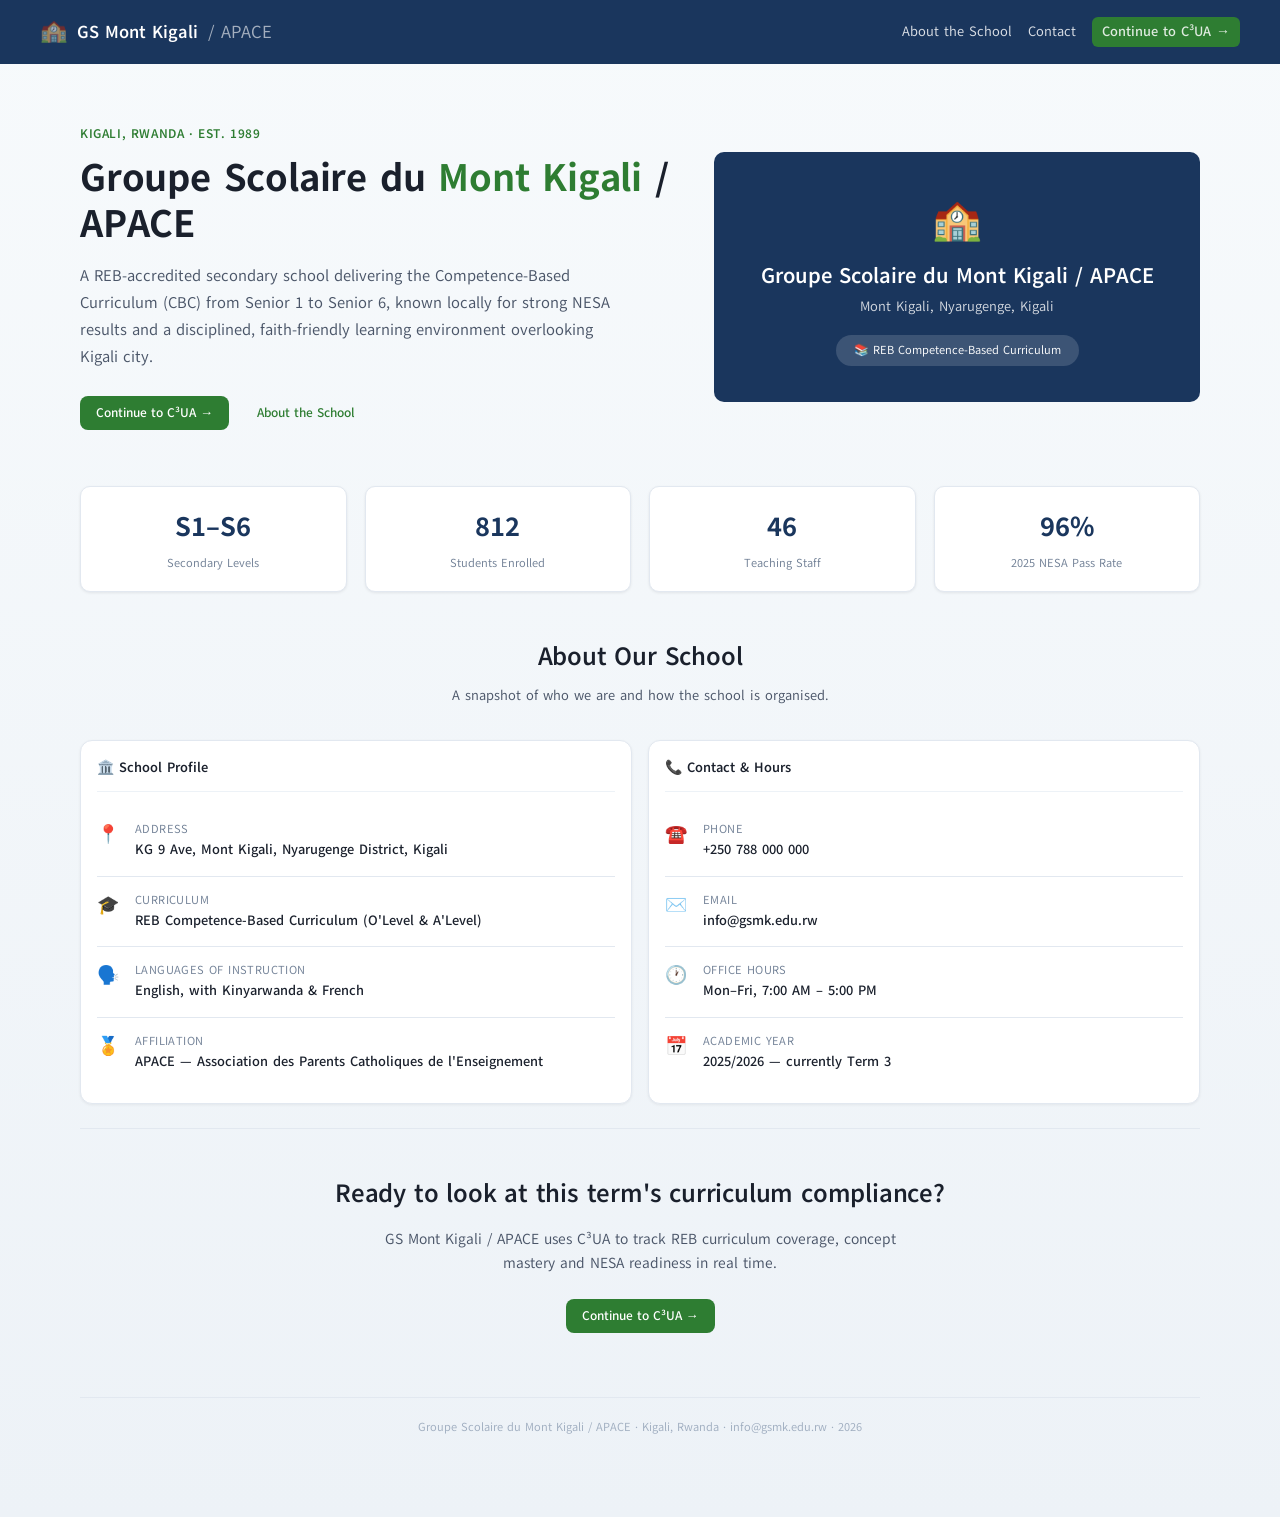
==== index.html @ 0b1cf331 "initial commit" ====
<!doctype html>
<html lang="en">
<head>
    <meta charset="UTF-8" />
    <meta name="viewport" content="width=device-width, initial-scale=1.0" />
    <title>Groupe Scolaire du Mont Kigali / APACE</title>
    <link rel="stylesheet" href="css/base.css" />
    <link rel="stylesheet" href="css/marketing.css" />
</head>
<body>
    <div class="site-page">
        <nav class="site-nav">
            <div class="brand"><span class="crest">🏫</span> GS Mont Kigali <span>/ APACE</span></div>
            <div class="nav-links">
                <a href="#about">About the School</a>
                <a href="#contact">Contact</a>
                <a href="c3ua.html" class="btn btn-primary btn-sm">Continue to C³UA →</a>
            </div>
        </nav>

        <section class="hero-section">
            <div class="hero-content">
                <div class="hero-text">
                    <div class="eyebrow">Kigali, Rwanda · Est. 1989</div>
                    <h1>Groupe Scolaire du <span>Mont Kigali</span> / APACE</h1>
                    <p>
                        A REB-accredited secondary school delivering the Competence-Based Curriculum
                        (CBC) from Senior 1 to Senior 6, known locally for strong NESA results and a
                        disciplined, faith-friendly learning environment overlooking Kigali city.
                    </p>
                    <div style="display:flex;gap:12px;flex-wrap:wrap;">
                        <a href="c3ua.html" class="btn btn-primary btn-lg">Continue to C³UA →</a>
                        <a href="#about" class="btn btn-outline btn-lg">About the School</a>
                    </div>
                </div>
                <div class="hero-image">
                    <div class="crest-big">🏫</div>
                    <div class="school-name">Groupe Scolaire du Mont Kigali / APACE</div>
                    <div class="school-location">Mont Kigali, Nyarugenge, Kigali</div>
                    <div class="school-badge">📚 REB Competence-Based Curriculum</div>
                </div>
            </div>

            <div class="hero-stats">
                <div class="stat"><div class="number">S1–S6</div><div class="label">Secondary Levels</div></div>
                <div class="stat"><div class="number">812</div><div class="label">Students Enrolled</div></div>
                <div class="stat"><div class="number">46</div><div class="label">Teaching Staff</div></div>
                <div class="stat"><div class="number">96%</div><div class="label">2025 NESA Pass Rate</div></div>
            </div>

            <div id="about" style="scroll-margin-top:80px;">
                <div class="section-title-block">
                    <h2>About Our School</h2>
                    <p>A snapshot of who we are and how the school is organised.</p>
                </div>
                <div class="grid-2">
                    <div class="card">
                        <div class="card-header"><span class="card-title">🏛️ School Profile</span></div>
                        <div class="info-tile"><span class="ico">📍</span><div><div class="label">Address</div><div class="value">KG 9 Ave, Mont Kigali, Nyarugenge District, Kigali</div></div></div>
                        <div class="info-tile"><span class="ico">🎓</span><div><div class="label">Curriculum</div><div class="value">REB Competence-Based Curriculum (O'Level &amp; A'Level)</div></div></div>
                        <div class="info-tile"><span class="ico">🗣️</span><div><div class="label">Languages of Instruction</div><div class="value">English, with Kinyarwanda &amp; French</div></div></div>
                        <div class="info-tile"><span class="ico">🏅</span><div><div class="label">Affiliation</div><div class="value">APACE — Association des Parents Catholiques de l'Enseignement</div></div></div>
                    </div>
                    <div class="card">
                        <div class="card-header"><span class="card-title">📞 Contact &amp; Hours</span></div>
                        <div class="info-tile"><span class="ico">☎️</span><div><div class="label">Phone</div><div class="value">+250 788 000 000</div></div></div>
                        <div class="info-tile"><span class="ico">✉️</span><div><div class="label">Email</div><div class="value">info@gsmk.edu.rw</div></div></div>
                        <div class="info-tile"><span class="ico">🕐</span><div><div class="label">Office Hours</div><div class="value">Mon–Fri, 7:00 AM – 5:00 PM</div></div></div>
                        <div class="info-tile"><span class="ico">📅</span><div><div class="label">Academic Year</div><div class="value">2025/2026 — currently Term 3</div></div></div>
                    </div>
                </div>
            </div>

            <div class="cta-section">
                <h2>Ready to look at this term's curriculum compliance?</h2>
                <p>GS Mont Kigali / APACE uses C³UA to track REB curriculum coverage, concept mastery and NESA readiness in real time.</p>
                <div class="btn-group">
                    <a href="c3ua.html" class="btn btn-primary btn-lg">Continue to C³UA →</a>
                </div>
            </div>

            <div id="contact" class="site-footer">
                Groupe Scolaire du Mont Kigali / APACE &middot; Kigali, Rwanda &middot; info@gsmk.edu.rw &middot; 2026
            </div>
        </section>
    </div>
</body>
</html>
---- css/base.css ----
@import url("https://fonts.googleapis.com/css2?family=Google+Sans:ital,opsz,wght@0,17..18,400..700;1,17..18,400..700&family=Tirra:wght@400;500;600;700;800;900&display=swap");

/* ============================================
   C3UA — BASE THEME
   Shared by every page: variables, reset, buttons,
   cards, forms, tables, alerts, toasts, modal.
   ============================================ */
:root {
  --primary: #1a365d;
  --primary-light: #2b4c7e;
  --primary-dark: #0d1b3e;
  --secondary: #2d3748;
  --accent: #2e7d32;
  --accent-hover: #1b5e20;
  --success: #38a169;
  --warning: #d69e2e;
  --danger: #e53e3e;
  --info: #388e3c;
  --gray-50: #f7fafc;
  --gray-100: #edf2f7;
  --gray-200: #e2e8f0;
  --gray-300: #cbd5e0;
  --gray-400: #a0aec0;
  --gray-500: #718096;
  --gray-600: #4a5568;
  --gray-700: #2d3748;
  --gray-800: #1a202c;
  --gray-900: #171923;
  --white: #ffffff;
  --shadow: 0 1px 3px rgba(0, 0, 0, 0.08);
  --shadow-md: 0 4px 6px rgba(0, 0, 0, 0.07);
  --shadow-lg: 0 10px 15px rgba(0, 0, 0, 0.07);
  --radius: 6px;
  --radius-lg: 10px;
  --font: "Google Sans", "Tirra", -apple-system, BlinkMacSystemFont, sans-serif;
  --transition: all 0.2s ease;
}

* {
  box-sizing: border-box;
  margin: 0;
  padding: 0;
}

html {
  scroll-behavior: smooth;
}

body {
  background: var(--gray-50);
  color: var(--gray-800);
  font-family: var(--font);
  font-size: 14px;
  line-height: 1.6;
}

/* ===== UTILITY ===== */
.hidden {
  display: none !important;
}
.flex {
  display: flex;
}
.flex-center {
  align-items: center;
}
.flex-between {
  justify-content: space-between;
}
.flex-wrap {
  flex-wrap: wrap;
}
.gap-2 {
  gap: 8px;
}
.gap-3 {
  gap: 12px;
}
.gap-4 {
  gap: 16px;
}
.gap-6 {
  gap: 24px;
}
.text-center {
  text-align: center;
}
.text-muted {
  color: var(--gray-500);
}
.text-sm {
  font-size: 13px;
}
.text-xs {
  font-size: 11px;
}
.fw-600 {
  font-weight: 600;
}
.fw-700 {
  font-weight: 700;
}
.mt-2 {
  margin-top: 8px;
}
.mt-3 {
  margin-top: 12px;
}
.mt-4 {
  margin-top: 16px;
}
.mt-6 {
  margin-top: 24px;
}
.mb-2 {
  margin-bottom: 8px;
}
.mb-3 {
  margin-bottom: 12px;
}
.mb-4 {
  margin-bottom: 16px;
}
.mb-6 {
  margin-bottom: 24px;
}

/* ===== BUTTONS ===== */
.btn {
  display: inline-flex;
  align-items: center;
  gap: 6px;
  padding: 8px 18px;
  border: none;
  border-radius: var(--radius);
  font-size: 13px;
  font-weight: 600;
  font-family: var(--font);
  cursor: pointer;
  transition: var(--transition);
  text-decoration: none;
  line-height: 1.4;
}
.btn-primary {
  background: var(--accent);
  color: white;
}
.btn-primary:hover {
  background: var(--accent-hover);
}
.btn-secondary {
  background: var(--gray-200);
  color: var(--gray-700);
}
.btn-secondary:hover {
  background: var(--gray-300);
}
.btn-success {
  background: var(--success);
  color: white;
}
.btn-success:hover {
  background: #2f855a;
}
.btn-danger {
  background: var(--danger);
  color: white;
}
.btn-danger:hover {
  background: #c53030;
}
.btn-outline {
  background: transparent;
  color: var(--accent);
  border: 1.5px solid var(--accent);
}
.btn-outline:hover {
  background: var(--accent);
  color: white;
}
.btn-sm {
  padding: 5px 12px;
  font-size: 12px;
}
.btn-lg {
  padding: 12px 28px;
  font-size: 15px;
}
.btn-block {
  width: 100%;
  justify-content: center;
}
.btn:disabled {
  opacity: 0.6;
  cursor: not-allowed;
}

/* ===== CARDS ===== */
.card {
  background: white;
  border-radius: var(--radius-lg);
  box-shadow: var(--shadow);
  padding: 16px 20px;
  border: 1px solid var(--gray-200);
}
.card-header {
  display: flex;
  align-items: center;
  justify-content: space-between;
  margin-bottom: 12px;
  padding-bottom: 10px;
  border-bottom: 1px solid var(--gray-200);
}
.card-title {
  font-size: 15px;
  font-weight: 700;
  color: var(--gray-800);
}
.card-subtitle {
  font-size: 13px;
  color: var(--gray-500);
}

/* ===== BADGES ===== */
.badge {
  display: inline-flex;
  align-items: center;
  padding: 2px 10px;
  border-radius: 20px;
  font-size: 11px;
  font-weight: 600;
}
.badge-success {
  background: #c6f6d5;
  color: #22543d;
}
.badge-warning {
  background: #fefcbf;
  color: #744210;
}
.badge-danger {
  background: #fed7d7;
  color: #9b2c2c;
}
.badge-info {
  background: #bee3f8;
  color: #2a4365;
}
.badge-neutral {
  background: var(--gray-200);
  color: var(--gray-600);
}

/* ===== STATS ===== */
.stats-grid {
  display: grid;
  grid-template-columns: repeat(4, 1fr);
  gap: 14px;
  margin-bottom: 16px;
}
.stat-card {
  background: white;
  border-radius: var(--radius-lg);
  padding: 20px 18px 16px;
  border: 1px solid var(--gray-200);
  box-shadow: var(--shadow-md);
  cursor: pointer;
  transition:
    box-shadow 0.2s,
    transform 0.15s;
  display: flex;
  flex-direction: column;
  text-decoration: none;
}
.stat-card:hover {
  box-shadow: var(--shadow-lg);
  transform: translateY(-2px);
}
.stat-card .stat-icon {
  font-size: 24px;
  margin-bottom: 10px;
}
.stat-card .stat-value {
  font-size: 34px;
  font-weight: 800;
  color: var(--gray-900);
  line-height: 1.1;
  letter-spacing: -0.5px;
  order: 1;
}
.stat-card .stat-label {
  font-size: 11px;
  color: var(--gray-500);
  font-weight: 600;
  text-transform: uppercase;
  letter-spacing: 0.5px;
  order: 2;
  margin-top: 3px;
}
.stat-card .stat-change {
  font-size: 12px;
  font-weight: 600;
  order: 3;
  margin-top: 8px;
}
.stat-card .stat-change.up {
  color: var(--success);
}
.stat-card .stat-change.down {
  color: var(--danger);
}
.stat-card .stat-change.neutral {
  color: var(--gray-500);
}

/* ===== TABLES ===== */
.table-wrap {
  overflow-x: auto;
}
table {
  width: 100%;
  border-collapse: collapse;
  font-size: 13px;
}
th {
  text-align: left;
  padding: 10px 12px;
  font-weight: 600;
  color: var(--gray-600);
  border-bottom: 2px solid var(--gray-200);
  background: var(--gray-50);
  font-size: 12px;
  text-transform: uppercase;
  letter-spacing: 0.5px;
}
td {
  padding: 10px 12px;
  border-bottom: 1px solid var(--gray-200);
  color: var(--gray-700);
}
tr:hover td {
  background: var(--gray-50);
}
tr:last-child td {
  border-bottom: none;
}

/* ===== FORMS ===== */
.form-group {
  margin-bottom: 16px;
}
.form-label {
  display: block;
  font-size: 12px;
  font-weight: 600;
  color: var(--gray-600);
  margin-bottom: 4px;
}
.form-control {
  width: 100%;
  padding: 8px 12px;
  border: 1px solid var(--gray-300);
  border-radius: var(--radius);
  font-size: 14px;
  font-family: var(--font);
  transition: var(--transition);
  background: white;
  color: var(--gray-800);
}
.form-control:focus {
  outline: none;
  border-color: var(--accent);
  box-shadow: 0 0 0 3px rgba(49, 130, 206, 0.15);
}
.form-control::placeholder {
  color: var(--gray-400);
}
select.form-control {
  appearance: none;
  background-image: url("data:image/svg+xml,%3Csvg xmlns='http://www.w3.org/2000/svg' width='12' height='12' viewBox='0 0 12 12'%3E%3Cpath fill='%234a5568' d='M6 8L1 3h10z'/%3E%3C/svg%3E");
  background-repeat: no-repeat;
  background-position: right 12px center;
  padding-right: 32px;
}
textarea.form-control {
  resize: vertical;
  min-height: 80px;
}
select.form-control:disabled {
  background-color: var(--gray-100);
  color: var(--gray-400);
  cursor: not-allowed;
}

/* ===== ALERTS ===== */
.alert {
  padding: 12px 16px;
  border-radius: var(--radius);
  font-size: 13px;
  display: flex;
  align-items: flex-start;
  gap: 10px;
  margin-bottom: 16px;
  border: 1px solid transparent;
}
.alert-info {
  background: #ebf8ff;
  border-color: #bee3f8;
  color: #2a4365;
}
.alert-success {
  background: #f0fff4;
  border-color: #c6f6d5;
  color: #22543d;
}
.alert-warning {
  background: #fffff0;
  border-color: #fefcbf;
  color: #744210;
}
.alert-danger {
  background: #fff5f5;
  border-color: #fed7d7;
  color: #9b2c2c;
}

/* ===== LOADING ===== */
.loading {
  text-align: center;
  padding: 40px;
  color: var(--gray-500);
}
.loading .spinner {
  display: inline-block;
  width: 28px;
  height: 28px;
  border: 3px solid var(--gray-200);
  border-top-color: var(--accent);
  border-radius: 50%;
  animation: spin 0.8s linear infinite;
  margin-bottom: 10px;
}
@keyframes spin {
  to {
    transform: rotate(360deg);
  }
}

/* ===== MODAL ===== */
.modal-overlay {
  position: fixed;
  inset: 0;
  background: rgba(0, 0, 0, 0.5);
  z-index: 1000;
  display: none;
  align-items: center;
  justify-content: center;
  padding: 20px;
}
.modal-overlay.open {
  display: flex;
}
.modal {
  background: white;
  border-radius: var(--radius-lg);
  max-width: 520px;
  width: 100%;
  max-height: 85vh;
  overflow-y: auto;
  padding: 28px 32px;
  box-shadow: var(--shadow-lg);
}
.modal-header {
  display: flex;
  align-items: center;
  justify-content: space-between;
  margin-bottom: 20px;
}
.modal-header h3 {
  font-size: 18px;
  font-weight: 700;
  color: var(--gray-800);
}
.modal-close {
  background: none;
  border: none;
  font-size: 22px;
  cursor: pointer;
  color: var(--gray-400);
  padding: 4px 8px;
  border-radius: 4px;
}
.modal-close:hover {
  background: var(--gray-100);
  color: var(--gray-600);
}

/* ===== TOASTS ===== */
#toasts {
  position: fixed;
  bottom: 20px;
  right: 20px;
  z-index: 9999;
  display: flex;
  flex-direction: column;
  gap: 8px;
}
.toast {
  padding: 12px 18px;
  background: var(--gray-800);
  color: white;
  border-radius: var(--radius);
  min-width: 260px;
  max-width: 380px;
  box-shadow: var(--shadow-lg);
  display: flex;
  align-items: center;
  gap: 10px;
  font-size: 13px;
  animation: slideIn 0.3s ease;
}
.toast-success {
  border-left: 4px solid var(--success);
}
.toast-error {
  border-left: 4px solid var(--danger);
}
.toast-warning {
  border-left: 4px solid var(--warning);
}
.toast-info {
  border-left: 4px solid var(--info);
}
.toast .close {
  cursor: pointer;
  opacity: 0.6;
  font-size: 16px;
  margin-left: auto;
}
.toast .close:hover {
  opacity: 1;
}
@keyframes slideIn {
  from {
    transform: translateX(100%);
    opacity: 0;
  }
  to {
    transform: translateX(0);
    opacity: 1;
  }
}

/* ===== PROGRESS BAR ===== */
.progress {
  height: 6px;
  background: var(--gray-200);
  border-radius: 3px;
  overflow: hidden;
}
.progress-bar {
  height: 100%;
  border-radius: 3px;
  transition: width 0.6s ease;
}
.progress-bar.green {
  background: var(--success);
}
.progress-bar.yellow {
  background: var(--warning);
}
.progress-bar.red {
  background: var(--danger);
}
.progress-bar.blue {
  background: var(--accent);
}

/* ===== GRID ===== */
.grid-2 {
  display: grid;
  grid-template-columns: 1fr 1fr;
  gap: 16px;
}
.grid-3 {
  display: grid;
  grid-template-columns: repeat(3, 1fr);
  gap: 16px;
}
.grid-4 {
  display: grid;
  grid-template-columns: repeat(4, 1fr);
  gap: 14px;
}

/* ===== SECTION HEADER ===== */
.section-header {
  display: flex;
  align-items: flex-start;
  justify-content: space-between;
  margin-bottom: 14px;
  flex-wrap: wrap;
  gap: 12px;
}
.section-header h2 {
  font-size: 20px;
  font-weight: 700;
  color: var(--gray-800);
}
.section-header p {
  color: var(--gray-500);
  font-size: 14px;
}
.section-actions {
  display: flex;
  gap: 8px;
  flex-wrap: wrap;
}

.live-dot {
  display: inline-block;
  width: 8px;
  height: 8px;
  border-radius: 50%;
  background: var(--success);
  margin-right: 6px;
  animation: pulse 1.5s infinite;
}
@keyframes pulse {
  0%,
  100% {
    opacity: 1;
  }
  50% {
    opacity: 0.4;
  }
}

/* ===== RESPONSIVE ===== */
@media (max-width: 1024px) {
  .stats-grid {
    grid-template-columns: repeat(2, 1fr);
  }
  .grid-4 {
    grid-template-columns: repeat(2, 1fr);
  }
  .grid-3 {
    grid-template-columns: 1fr 1fr;
  }
}
@media (max-width: 768px) {
  .grid-2,
  .grid-3,
  .grid-4 {
    grid-template-columns: 1fr;
  }
  .stats-grid {
    grid-template-columns: 1fr;
  }
}

/* ========== CURRICULUM POPUP ========== */
.curriculum-popup-overlay {
  position: fixed;
  inset: 0;
  background: rgba(0, 0, 0, 0.45);
  z-index: 9000;
  display: flex;
  align-items: center;
  justify-content: center;
  animation: cpFadeIn 0.15s ease;
}
.curriculum-popup {
  background: white;
  border-radius: 16px;
  padding: 28px 32px;
  max-width: 640px;
  width: 92%;
  max-height: 82vh;
  overflow-y: auto;
  box-shadow: 0 24px 48px rgba(0, 0, 0, 0.18);
  animation: cpSlideUp 0.2s ease;
}
.curriculum-popup h3 {
  font-size: 20px;
  font-weight: 800;
  margin-bottom: 4px;
}
.curriculum-popup .cp-meta {
  color: var(--gray-500);
  font-size: 13px;
  margin-bottom: 20px;
}
.curriculum-popup .cp-section {
  margin-bottom: 16px;
}
.curriculum-popup .cp-section-title {
  font-size: 11px;
  font-weight: 700;
  text-transform: uppercase;
  letter-spacing: 0.5px;
  color: var(--accent);
  margin-bottom: 8px;
}
.curriculum-popup .cp-close {
  float: right;
  background: none;
  border: none;
  font-size: 22px;
  cursor: pointer;
  color: var(--gray-400);
  line-height: 1;
  margin: -4px -4px 0 0;
}
.cp-progress-bar {
  height: 8px;
  background: var(--gray-100);
  border-radius: 99px;
  overflow: hidden;
  margin-top: 6px;
}
.cp-progress-fill {
  height: 100%;
  border-radius: 99px;
  background: var(--accent);
  transition: width 0.4s ease;
}

/* ========== GUIDE CARDS ========== */
.guide-card {
  background: white;
  border: 1px solid var(--gray-200);
  border-radius: var(--radius-lg);
  padding: 14px;
  box-shadow: var(--shadow);
  transition:
    box-shadow 0.2s,
    transform 0.15s;
}
.guide-card:hover {
  box-shadow: var(--shadow-md);
  transform: translateY(-2px);
}
.guide-title {
  font-weight: 700;
  font-size: 13px;
  margin-bottom: 3px;
}
.guide-meta {
  font-size: 11px;
  color: var(--gray-500);
  margin-bottom: 8px;
}
.guide-actions {
  display: flex;
  gap: 6px;
  margin-top: 8px;
}

/* ========== GAMIFIED QUIZ ========== */
.quiz-progress-bar {
  height: 5px;
  background: var(--gray-100);
  border-radius: 99px;
  overflow: hidden;
  margin-bottom: 16px;
}
.quiz-progress-fill {
  height: 100%;
  background: var(--accent);
  border-radius: 99px;
  transition: width 0.4s ease;
}
.quiz-streak {
  display: inline-flex;
  align-items: center;
  gap: 5px;
  background: #fef9c3;
  color: #92400e;
  padding: 3px 10px;
  border-radius: 99px;
  font-size: 11px;
  font-weight: 700;
}
.quiz-xp {
  display: inline-flex;
  align-items: center;
  gap: 5px;
  background: #dcfce7;
  color: #166534;
  padding: 3px 10px;
  border-radius: 99px;
  font-size: 11px;
  font-weight: 700;
}
.quiz-option-btn {
  width: 100%;
  text-align: left;
  padding: 10px 14px;
  border: 2px solid var(--gray-200);
  border-radius: var(--radius);
  background: white;
  cursor: pointer;
  font-size: 13px;
  transition:
    border-color 0.15s,
    background 0.15s;
  font-family: var(--font);
  margin-bottom: 6px;
  display: block;
}
.quiz-option-btn:hover {
  border-color: var(--accent);
  background: #f0fdf4;
}
.quiz-option-btn.selected {
  border-color: var(--accent);
  background: #dcfce7;
}
.quiz-option-btn.correct {
  border-color: var(--success);
  background: #ecfdf5;
  color: var(--success);
}
.quiz-option-btn.wrong {
  border-color: var(--danger);
  background: #fef2f2;
  color: var(--danger);
}

@keyframes cpFadeIn {
  from {
    opacity: 0;
  }
  to {
    opacity: 1;
  }
}
@keyframes cpSlideUp {
  from {
    transform: translateY(20px);
    opacity: 0;
  }
  to {
    transform: translateY(0);
    opacity: 1;
  }
}
@keyframes popIn {
  0% {
    transform: scale(0.85);
    opacity: 0;
  }
  70% {
    transform: scale(1.04);
  }
  100% {
    transform: scale(1);
    opacity: 1;
  }
}
.pop-in {
  animation: popIn 0.25s ease;
}

/* ===================================================
   C3UA PROFESSIONAL DESIGN SYSTEM v3
   Google Sans + Tirra · Green accent · Smooth UX
   =================================================== */

/* Typography improvements */
body {
  font-family: var(--font);
  -webkit-font-smoothing: antialiased;
  color: var(--gray-800);
}
h1,
h2,
h3,
h4,
h5,
h6 {
  font-family: var(--font);
  letter-spacing: -0.2px;
}

/* Scrollbar styling */
::-webkit-scrollbar {
  width: 6px;
  height: 6px;
}
::-webkit-scrollbar-track {
  background: var(--gray-100);
  border-radius: 99px;
}
::-webkit-scrollbar-thumb {
  background: var(--gray-300);
  border-radius: 99px;
}
::-webkit-scrollbar-thumb:hover {
  background: var(--gray-400);
}

/* Smooth transitions everywhere */
*,
*::before,
*::after {
  transition:
    background-color 0.15s ease,
    border-color 0.15s ease,
    box-shadow 0.15s ease;
}
button,
a {
  transition: all 0.15s ease !important;
}

/* Sidebar polish */
.sidebar {
  background: #0f2318;
}
.sidebar-item {
  color: rgba(255, 255, 255, 0.7);
  border-radius: 8px;
  margin: 2px 8px;
  padding: 10px 14px;
  font-size: 13px;
  font-weight: 500;
  cursor: pointer;
  transition: all 0.15s ease;
  display: flex;
  align-items: center;
  gap: 10px;
}
.sidebar-item:hover {
  background: rgba(255, 255, 255, 0.1);
  color: white;
}
.sidebar-item.active {
  background: var(--accent);
  color: white;
  font-weight: 600;
}
.sidebar-label {
  font-size: 10px;
  font-weight: 700;
  text-transform: uppercase;
  letter-spacing: 1px;
  color: rgba(255, 255, 255, 0.35);
  padding: 14px 22px 6px;
}
.sidebar-section {
  margin-bottom: 4px;
}

/* Topbar */
.topbar {
  background: white;
  border-bottom: 1px solid var(--gray-200);
  box-shadow: 0 1px 4px rgba(0, 0, 0, 0.05);
}
.topbar-brand {
  font-weight: 800;
  color: #0f2318;
  font-size: 16px;
  text-decoration: none;
  display: flex;
  align-items: center;
  gap: 8px;
}
.topbar-brand span.portal-tag {
  background: var(--accent);
  color: white;
  font-size: 10px;
  padding: 2px 8px;
  border-radius: 99px;
  font-weight: 700;
  letter-spacing: 0.3px;
}

/* Cards */
.card {
  background: white;
  border-radius: 12px;
  border: 1px solid var(--gray-200);
  padding: 16px;
  box-shadow: 0 1px 3px rgba(0, 0, 0, 0.06);
  transition: box-shadow 0.2s ease;
}
.card-header {
  display: flex;
  justify-content: space-between;
  align-items: center;
  margin-bottom: 14px;
  padding-bottom: 12px;
  border-bottom: 1px solid var(--gray-100);
}
.card-title {
  font-weight: 700;
  font-size: 14px;
  color: var(--gray-800);
}

/* Buttons */
.btn {
  border-radius: 8px;
  font-weight: 600;
  font-size: 13px;
  padding: 8px 16px;
  border: none;
  cursor: pointer;
  display: inline-flex;
  align-items: center;
  gap: 6px;
  font-family: var(--font);
  transition: all 0.15s ease;
}
.btn-primary {
  background: var(--accent);
  color: white;
}
.btn-primary:hover {
  background: var(--accent-hover);
  transform: translateY(-1px);
  box-shadow: 0 4px 12px rgba(46, 125, 50, 0.25);
}
.btn-secondary {
  background: var(--gray-100);
  color: var(--gray-700);
  border: 1px solid var(--gray-200);
}
.btn-secondary:hover {
  background: var(--gray-200);
}
.btn-sm {
  padding: 5px 10px;
  font-size: 12px;
  border-radius: 6px;
}
.btn-block {
  width: 100%;
  justify-content: center;
}

/* Badges */
.badge {
  display: inline-flex;
  align-items: center;
  padding: 2px 8px;
  border-radius: 99px;
  font-size: 11px;
  font-weight: 700;
}
.badge-info {
  background: #e8f5e9;
  color: #1b5e20;
}
.badge-success {
  background: #dcfce7;
  color: #166534;
}
.badge-warning {
  background: #fef9c3;
  color: #92400e;
}
.badge-danger {
  background: #fee2e2;
  color: #991b1b;
}
.badge-neutral {
  background: var(--gray-100);
  color: var(--gray-600);
}

/* Forms */
.form-control {
  border: 1.5px solid var(--gray-200);
  border-radius: 8px;
  padding: 8px 12px;
  font-size: 13px;
  font-family: var(--font);
  width: 100%;
  background: white;
  transition:
    border-color 0.15s ease,
    box-shadow 0.15s ease;
  box-sizing: border-box;
}
.form-control:focus {
  outline: none;
  border-color: var(--accent);
  box-shadow: 0 0 0 3px rgba(46, 125, 50, 0.12);
}
.form-label {
  font-size: 12px;
  font-weight: 600;
  color: var(--gray-600);
  margin-bottom: 4px;
  display: block;
}
.form-group {
  margin-bottom: 14px;
}
select.form-control {
  cursor: pointer;
}

/* Alerts */
.alert {
  border-radius: 10px;
  padding: 10px 14px;
  font-size: 13px;
  margin-bottom: 12px;
}
.alert-success {
  background: #f0fdf4;
  color: #166534;
  border: 1px solid #bbf7d0;
}
.alert-warning {
  background: #fffbeb;
  color: #92400e;
  border: 1px solid #fde68a;
}
.alert-danger {
  background: #fff1f2;
  color: #9f1239;
  border: 1px solid #fecdd3;
}
.alert-info {
  background: #f0fdf4;
  color: #166534;
  border: 1px solid #bbf7d0;
}

/* Progress bars */
.progress {
  background: var(--gray-100);
  border-radius: 99px;
  height: 8px;
  overflow: hidden;
}
.progress-bar {
  height: 100%;
  border-radius: 99px;
  transition: width 0.5s ease;
}
.progress-bar.green {
  background: var(--success);
}
.progress-bar.yellow {
  background: var(--warning);
}
.progress-bar.red {
  background: var(--danger);
}
.progress-bar.blue {
  background: var(--accent);
}

/* Curriculum subject buttons */
.hierarchy-subject-btn {
  background: #f0fdf4;
  color: #166534;
  border: 1px solid #bbf7d0;
  border-radius: 20px;
  padding: 4px 12px;
  font-size: 12px;
  font-weight: 600;
  cursor: pointer;
  transition: all 0.15s ease;
  font-family: var(--font);
}
.hierarchy-subject-btn:hover {
  background: var(--accent);
  color: white;
  border-color: var(--accent);
  transform: translateY(-1px);
  box-shadow: 0 3px 8px rgba(46, 125, 50, 0.2);
}
.hierarchy-subject-btn.from-guide {
  background: #f0f7ff;
  color: #1e40af;
  border-color: #bfdbfe;
}
.hierarchy-subject-btn.from-guide:hover {
  background: #1e40af;
  color: white;
  border-color: #1e40af;
}

/* Loading */
.loading {
  display: flex;
  flex-direction: column;
  align-items: center;
  justify-content: center;
  padding: 40px;
  gap: 12px;
  color: var(--gray-500);
  font-size: 13px;
}
.spinner {
  width: 28px;
  height: 28px;
  border: 3px solid var(--gray-200);
  border-top-color: var(--accent);
  border-radius: 50%;
  animation: spin 0.7s linear infinite;
}
@keyframes spin {
  to {
    transform: rotate(360deg);
  }
}

/* Panel scroll */
.panel-scroll-lg {
  max-height: 400px;
  overflow-y: auto;
  padding-right: 4px;
}

/* Text utilities */
.text-muted {
  color: var(--gray-500);
}
.text-sm {
  font-size: 12px;
}
.text-center {
  text-align: center;
}
.mb-2 {
  margin-bottom: 8px;
}
.mb-3 {
  margin-bottom: 12px;
}
.mb-4 {
  margin-bottom: 16px;
}
.mt-2 {
  margin-top: 8px;
}
.mt-3 {
  margin-top: 12px;
}
.mt-4 {
  margin-top: 16px;
}

/* Grid */
.grid-2 {
  display: grid;
  grid-template-columns: 1fr 1fr;
  gap: 16px;
}

@media (max-width: 900px) {
  .grid-2,
  .stats-grid {
    grid-template-columns: 1fr;
  }
}

/* Filter bar */
.filter-bar {
  display: flex;
  flex-wrap: wrap;
  gap: 10px;
  align-items: flex-end;
  padding: 12px 14px;
  background: var(--gray-50);
  border-radius: 10px;
  border: 1px solid var(--gray-200);
  margin-bottom: 14px;
}
.filter-group {
  display: flex;
  flex-direction: column;
  min-width: 140px;
}

/* Tables */
.data-table {
  width: 100%;
  border-collapse: collapse;
  font-size: 13px;
}
.data-table th {
  text-align: left;
  padding: 10px 12px;
  background: var(--gray-50);
  font-weight: 700;
  font-size: 11px;
  text-transform: uppercase;
  letter-spacing: 0.4px;
  color: var(--gray-500);
  border-bottom: 1px solid var(--gray-200);
}
.data-table td {
  padding: 10px 12px;
  border-bottom: 1px solid var(--gray-100);
  color: var(--gray-700);
}
.data-table tr:hover td {
  background: var(--gray-50);
}
.data-table tr:last-child td {
  border-bottom: none;
}
---- css/marketing.css ----
/* ============================================
   C3UA — MARKETING / PUBLIC PAGES
   Used by: index.html (school info), c3ua.html (about), login.html
   ============================================ */

.site-page { min-height: 100vh; background: linear-gradient(180deg, #f7fafc 0%, #edf2f7 100%); }

.site-nav {
    background: var(--primary); color: white; padding: 0 40px; height: 64px;
    display: flex; align-items: center; justify-content: space-between;
    position: sticky; top: 0; z-index: 100;
}
.site-nav .brand { font-size: 18px; font-weight: 700; display: flex; align-items: center; gap: 10px; }
.site-nav .brand .crest { font-size: 22px; }
.site-nav .brand span { color: rgba(255, 255, 255, 0.6); font-weight: 400; }
.site-nav .nav-links { display: flex; gap: 16px; align-items: center; }
.site-nav .nav-links a { color: rgba(255, 255, 255, 0.85); text-decoration: none; font-size: 14px; transition: var(--transition); }
.site-nav .nav-links a:hover { color: white; }

.hero-section { padding: 60px 40px; max-width: 1200px; margin: 0 auto; }

.hero-content { display: grid; grid-template-columns: 1.1fr 0.9fr; gap: 40px; align-items: center; margin-bottom: 56px; }
.hero-content .hero-text .eyebrow { color: var(--accent); font-weight: 700; font-size: 13px; letter-spacing: 0.6px; text-transform: uppercase; margin-bottom: 10px; }
.hero-content .hero-text h1 { font-size: 40px; font-weight: 800; color: var(--gray-800); line-height: 1.15; }
.hero-content .hero-text h1 span { color: var(--accent); }
.hero-content .hero-text p { font-size: 16px; color: var(--gray-600); margin: 16px 0 24px; line-height: 1.7; max-width: 540px; }

.hero-content .hero-image { background: var(--primary); border-radius: var(--radius-lg); padding: 36px; color: white; text-align: center; min-height: 200px; display: flex; flex-direction: column; align-items: center; justify-content: center; }
.hero-content .hero-image .crest-big { font-size: 40px; margin-bottom: 10px; }
.hero-content .hero-image .school-name { font-size: 22px; font-weight: 700; margin-bottom: 6px; line-height: 1.3; }
.hero-content .hero-image .school-location { font-size: 14px; opacity: 0.8; }
.hero-content .hero-image .school-badge { margin-top: 16px; padding: 6px 18px; background: rgba(255, 255, 255, 0.15); border-radius: 20px; font-size: 12px; }

.hero-stats { display: grid; grid-template-columns: repeat(4, 1fr); gap: 18px; margin-bottom: 44px; }
.hero-stats .stat { background: white; padding: 18px; border-radius: var(--radius-lg); border: 1px solid var(--gray-200); text-align: center; box-shadow: var(--shadow); }
.hero-stats .stat .number { font-size: 28px; font-weight: 800; color: var(--primary); }
.hero-stats .stat .label { font-size: 12px; color: var(--gray-500); margin-top: 4px; }

.section-title-block { text-align: center; margin-bottom: 32px; }
.section-title-block h2 { font-size: 26px; font-weight: 700; color: var(--gray-800); }
.section-title-block p { color: var(--gray-600); max-width: 600px; margin: 8px auto 0; }

.info-tile { display: flex; gap: 12px; padding: 14px 0; border-bottom: 1px solid var(--gray-200); }
.info-tile:last-child { border-bottom: none; }
.info-tile .ico { font-size: 18px; width: 26px; flex-shrink: 0; }
.info-tile .label { font-size: 12px; color: var(--gray-500); text-transform: uppercase; letter-spacing: 0.4px; }
.info-tile .value { font-size: 14px; color: var(--gray-800); font-weight: 600; }

.cta-section { text-align: center; padding: 44px 0; border-top: 1px solid var(--gray-200); margin-top: 24px; }
.cta-section h2 { font-size: 26px; font-weight: 700; color: var(--gray-800); margin-bottom: 12px; }
.cta-section p { color: var(--gray-600); font-size: 15px; max-width: 560px; margin: 0 auto 24px; }
.cta-section .btn-group { display: flex; gap: 12px; justify-content: center; flex-wrap: wrap; }

.site-footer { text-align: center; padding: 20px 0; color: var(--gray-400); font-size: 12px; border-top: 1px solid var(--gray-200); margin-top: 20px; }

/* ===== LOGIN PAGE ===== */
.login-page { min-height: 100vh; display: flex; align-items: center; justify-content: center; background: var(--gray-50); padding: 20px; }
.login-box { background: white; border-radius: var(--radius-lg); padding: 40px; max-width: 400px; width: 100%; box-shadow: var(--shadow-lg); border: 1px solid var(--gray-200); }
.login-box .logo { text-align: center; margin-bottom: 24px; }
.login-box .logo .crest { font-size: 30px; }
.login-box .logo h1 { font-size: 22px; font-weight: 700; color: var(--primary); margin-top: 4px; }
.login-box .logo p { color: var(--gray-500); font-size: 13px; }
.login-box .back-link { display: inline-block; margin-bottom: 16px; font-size: 12px; color: var(--gray-500); text-decoration: none; }
.login-box .back-link:hover { color: var(--accent); }
.login-box .login-error { display: none; padding: 10px 14px; background: #fff5f5; border: 1px solid #fed7d7; color: #9b2c2c; border-radius: var(--radius); font-size: 13px; margin-bottom: 16px; }
.login-box .login-error.show { display: block; }

.role-selector { display: grid; grid-template-columns: repeat(4, 1fr); gap: 8px; margin-bottom: 16px; }
.role-option { padding: 10px 8px; border: 2px solid var(--gray-200); border-radius: var(--radius); text-align: center; cursor: pointer; transition: var(--transition); background: white; }
.role-option:hover { border-color: var(--gray-400); }
.role-option.active { border-color: var(--accent); background: #ebf8ff; }
.role-option .emoji { font-size: 20px; display: block; }
.role-option .label { font-size: 11px; font-weight: 600; color: var(--gray-600); }
.role-option.active .label { color: var(--accent); }

@media (max-width: 768px) {
    .hero-content { grid-template-columns: 1fr; }
    .hero-stats { grid-template-columns: repeat(2, 1fr); }
    .site-nav { padding: 0 16px; }
    .site-nav .nav-links { gap: 8px; }
    .hero-section { padding: 32px 18px; }
}
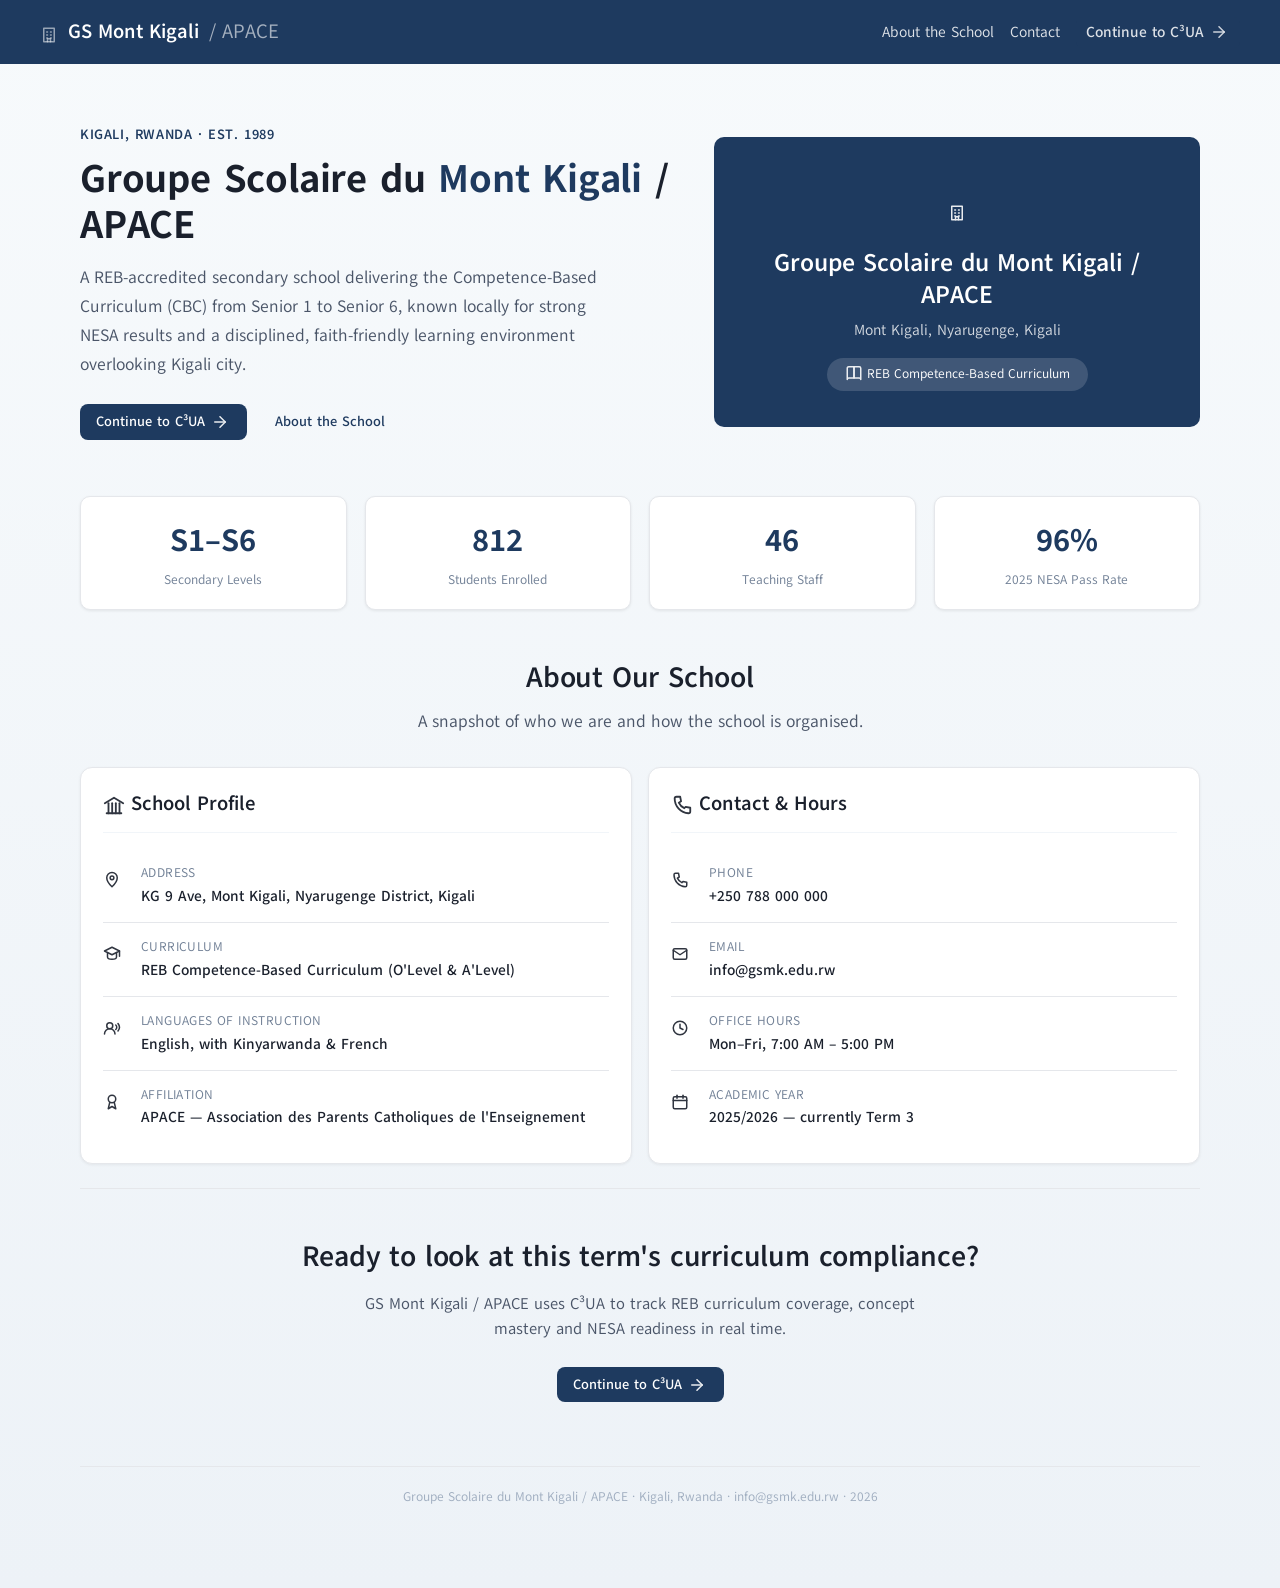
==== commit a823511e: "modified commit" ====
--- a/index.html
+++ b/index.html
@@ -10,11 +10,11 @@
 <body>
     <div class="site-page">
         <nav class="site-nav">
-            <div class="brand"><span class="crest">🏫</span> GS Mont Kigali <span>/ APACE</span></div>
+            <div class="brand"><span class="crest"><span class="material-symbols-outlined ui-icon" aria-hidden="true">apartment</span></span> GS Mont Kigali <span>/ APACE</span></div>
             <div class="nav-links">
                 <a href="#about">About the School</a>
                 <a href="#contact">Contact</a>
-                <a href="c3ua.html" class="btn btn-primary btn-sm">Continue to C³UA →</a>
+                <a href="c3ua.html" class="btn btn-primary btn-sm">Continue to C³UA <span class="material-symbols-outlined ui-icon" aria-hidden="true">arrow_forward</span></a>
             </div>
         </nav>
 
@@ -29,15 +29,15 @@
                         disciplined, faith-friendly learning environment overlooking Kigali city.
                     </p>
                     <div style="display:flex;gap:12px;flex-wrap:wrap;">
-                        <a href="c3ua.html" class="btn btn-primary btn-lg">Continue to C³UA →</a>
+                        <a href="c3ua.html" class="btn btn-primary btn-lg">Continue to C³UA <span class="material-symbols-outlined ui-icon" aria-hidden="true">arrow_forward</span></a>
                         <a href="#about" class="btn btn-outline btn-lg">About the School</a>
                     </div>
                 </div>
                 <div class="hero-image">
-                    <div class="crest-big">🏫</div>
+                    <div class="crest-big"><span class="material-symbols-outlined ui-icon" aria-hidden="true">apartment</span></div>
                     <div class="school-name">Groupe Scolaire du Mont Kigali / APACE</div>
                     <div class="school-location">Mont Kigali, Nyarugenge, Kigali</div>
-                    <div class="school-badge">📚 REB Competence-Based Curriculum</div>
+                    <div class="school-badge"><span class="material-symbols-outlined ui-icon" aria-hidden="true">menu_book</span> REB Competence-Based Curriculum</div>
                 </div>
             </div>
 
@@ -55,18 +55,18 @@
                 </div>
                 <div class="grid-2">
                     <div class="card">
-                        <div class="card-header"><span class="card-title">🏛️ School Profile</span></div>
-                        <div class="info-tile"><span class="ico">📍</span><div><div class="label">Address</div><div class="value">KG 9 Ave, Mont Kigali, Nyarugenge District, Kigali</div></div></div>
-                        <div class="info-tile"><span class="ico">🎓</span><div><div class="label">Curriculum</div><div class="value">REB Competence-Based Curriculum (O'Level &amp; A'Level)</div></div></div>
-                        <div class="info-tile"><span class="ico">🗣️</span><div><div class="label">Languages of Instruction</div><div class="value">English, with Kinyarwanda &amp; French</div></div></div>
-                        <div class="info-tile"><span class="ico">🏅</span><div><div class="label">Affiliation</div><div class="value">APACE — Association des Parents Catholiques de l'Enseignement</div></div></div>
+                        <div class="card-header"><span class="card-title"><span class="material-symbols-outlined ui-icon" aria-hidden="true">account_balance</span> School Profile</span></div>
+                        <div class="info-tile"><span class="ico"><span class="material-symbols-outlined ui-icon" aria-hidden="true">location_on</span></span><div><div class="label">Address</div><div class="value">KG 9 Ave, Mont Kigali, Nyarugenge District, Kigali</div></div></div>
+                        <div class="info-tile"><span class="ico"><span class="material-symbols-outlined ui-icon" aria-hidden="true">school</span></span><div><div class="label">Curriculum</div><div class="value">REB Competence-Based Curriculum (O'Level &amp; A'Level)</div></div></div>
+                        <div class="info-tile"><span class="ico"><span class="material-symbols-outlined ui-icon" aria-hidden="true">record_voice_over</span></span><div><div class="label">Languages of Instruction</div><div class="value">English, with Kinyarwanda &amp; French</div></div></div>
+                        <div class="info-tile"><span class="ico"><span class="material-symbols-outlined ui-icon" aria-hidden="true">military_tech</span></span><div><div class="label">Affiliation</div><div class="value">APACE — Association des Parents Catholiques de l'Enseignement</div></div></div>
                     </div>
                     <div class="card">
-                        <div class="card-header"><span class="card-title">📞 Contact &amp; Hours</span></div>
-                        <div class="info-tile"><span class="ico">☎️</span><div><div class="label">Phone</div><div class="value">+250 788 000 000</div></div></div>
-                        <div class="info-tile"><span class="ico">✉️</span><div><div class="label">Email</div><div class="value">info@gsmk.edu.rw</div></div></div>
-                        <div class="info-tile"><span class="ico">🕐</span><div><div class="label">Office Hours</div><div class="value">Mon–Fri, 7:00 AM – 5:00 PM</div></div></div>
-                        <div class="info-tile"><span class="ico">📅</span><div><div class="label">Academic Year</div><div class="value">2025/2026 — currently Term 3</div></div></div>
+                        <div class="card-header"><span class="card-title"><span class="material-symbols-outlined ui-icon" aria-hidden="true">call</span> Contact &amp; Hours</span></div>
+                        <div class="info-tile"><span class="ico"><span class="material-symbols-outlined ui-icon" aria-hidden="true">call</span></span><div><div class="label">Phone</div><div class="value">+250 788 000 000</div></div></div>
+                        <div class="info-tile"><span class="ico"><span class="material-symbols-outlined ui-icon" aria-hidden="true">mail</span></span><div><div class="label">Email</div><div class="value">info@gsmk.edu.rw</div></div></div>
+                        <div class="info-tile"><span class="ico"><span class="material-symbols-outlined ui-icon" aria-hidden="true">schedule</span></span><div><div class="label">Office Hours</div><div class="value">Mon–Fri, 7:00 AM – 5:00 PM</div></div></div>
+                        <div class="info-tile"><span class="ico"><span class="material-symbols-outlined ui-icon" aria-hidden="true">calendar_month</span></span><div><div class="label">Academic Year</div><div class="value">2025/2026 — currently Term 3</div></div></div>
                     </div>
                 </div>
             </div>
@@ -75,7 +75,7 @@
                 <h2>Ready to look at this term's curriculum compliance?</h2>
                 <p>GS Mont Kigali / APACE uses C³UA to track REB curriculum coverage, concept mastery and NESA readiness in real time.</p>
                 <div class="btn-group">
-                    <a href="c3ua.html" class="btn btn-primary btn-lg">Continue to C³UA →</a>
+                    <a href="c3ua.html" class="btn btn-primary btn-lg">Continue to C³UA <span class="material-symbols-outlined ui-icon" aria-hidden="true">arrow_forward</span></a>
                 </div>
             </div>
 
@@ -84,5 +84,6 @@
             </div>
         </section>
     </div>
+    <script src="js/icons.js"></script>
 </body>
 </html>
--- a/css/base.css
+++ b/css/base.css
@@ -6,19 +6,21 @@
    cards, forms, tables, alerts, toasts, modal.
    ============================================ */
 :root {
-  --primary: #1a365d;
-  --primary-light: #2b4c7e;
-  --primary-dark: #0d1b3e;
+  /* Institutional palette (replaces the old green/navy startup palette) */
+  --primary: #1e3a5f;
+  --primary-light: #2f527d;
+  --primary-dark: #142a45;
   --secondary: #2d3748;
-  --accent: #2e7d32;
-  --accent-hover: #1b5e20;
-  --success: #38a169;
-  --warning: #d69e2e;
-  --danger: #e53e3e;
-  --info: #388e3c;
-  --gray-50: #f7fafc;
-  --gray-100: #edf2f7;
-  --gray-200: #e2e8f0;
+  --accent: #1e3a5f;
+  --accent-hover: #142a45;
+  --success: #16a34a;
+  --warning: #f59e0b;
+  --danger: #dc2626;
+  --info: #1e3a5f;
+  --accent-gold: #c99a2e;
+  --gray-50: #f8fafc;
+  --gray-100: #f1f5f9;
+  --gray-200: #e5e7eb;
   --gray-300: #cbd5e0;
   --gray-400: #a0aec0;
   --gray-500: #718096;
@@ -34,6 +36,13 @@
   --radius-lg: 10px;
   --font: "Google Sans", "Tirra", -apple-system, BlinkMacSystemFont, sans-serif;
   --transition: all 0.2s ease;
+
+  /* Typography scale (spec: page 32-36 / section 22-24 / card 18-20 / body 16 / helper 14) */
+  --text-page-title: 36px;
+  --text-section-title: 25px;
+  --text-card-title: 20px;
+  --text-body: 17px;
+  --text-helper: 15px;
 }
 
 * {
@@ -50,8 +59,27 @@
   background: var(--gray-50);
   color: var(--gray-800);
   font-family: var(--font);
-  font-size: 14px;
+  font-size: var(--text-body);
   line-height: 1.6;
+}
+
+/* ===== TYPOGRAPHY HIERARCHY (institutional readability scale) ===== */
+.page-title {
+  font-size: var(--text-page-title);
+  font-weight: 800;
+  color: var(--gray-900);
+  line-height: 1.25;
+  letter-spacing: -0.3px;
+}
+.section-title {
+  font-size: var(--text-section-title);
+  font-weight: 700;
+  color: var(--gray-800);
+  line-height: 1.3;
+}
+.helper-text {
+  font-size: var(--text-helper);
+  color: var(--gray-500);
 }
 
 /* ===== UTILITY ===== */
@@ -89,10 +117,10 @@
   color: var(--gray-500);
 }
 .text-sm {
-  font-size: 13px;
+  font-size: 14px;
 }
 .text-xs {
-  font-size: 11px;
+  font-size: 12px;
 }
 .fw-600 {
   font-weight: 600;
@@ -133,7 +161,7 @@
   padding: 8px 18px;
   border: none;
   border-radius: var(--radius);
-  font-size: 13px;
+  font-size: 14px;
   font-weight: 600;
   font-family: var(--font);
   cursor: pointer;
@@ -180,11 +208,11 @@
 }
 .btn-sm {
   padding: 5px 12px;
-  font-size: 12px;
+  font-size: 13px;
 }
 .btn-lg {
   padding: 12px 28px;
-  font-size: 15px;
+  font-size: 16px;
 }
 .btn-block {
   width: 100%;
@@ -212,12 +240,12 @@
   border-bottom: 1px solid var(--gray-200);
 }
 .card-title {
-  font-size: 15px;
+  font-size: 16px;
   font-weight: 700;
   color: var(--gray-800);
 }
 .card-subtitle {
-  font-size: 13px;
+  font-size: 14px;
   color: var(--gray-500);
 }
 
@@ -227,7 +255,7 @@
   align-items: center;
   padding: 2px 10px;
   border-radius: 20px;
-  font-size: 11px;
+  font-size: 12px;
   font-weight: 600;
 }
 .badge-success {
@@ -255,33 +283,41 @@
 .stats-grid {
   display: grid;
   grid-template-columns: repeat(4, 1fr);
-  gap: 14px;
-  margin-bottom: 16px;
+  gap: 20px;
+  margin-bottom: 24px;
 }
 .stat-card {
   background: white;
   border-radius: var(--radius-lg);
-  padding: 20px 18px 16px;
+  padding: 22px 20px 18px;
   border: 1px solid var(--gray-200);
-  box-shadow: var(--shadow-md);
+  box-shadow: var(--shadow);
   cursor: pointer;
-  transition:
-    box-shadow 0.2s,
-    transform 0.15s;
+  transition: box-shadow 0.2s ease;
   display: flex;
   flex-direction: column;
   text-decoration: none;
 }
 .stat-card:hover {
-  box-shadow: var(--shadow-lg);
-  transform: translateY(-2px);
+  box-shadow: var(--shadow-md);
+}
+.stat-card:focus-visible,
+.sidebar-item:focus-visible,
+.btn:focus-visible,
+a:focus-visible,
+button:focus-visible,
+input:focus-visible,
+select:focus-visible,
+textarea:focus-visible {
+  outline: 2px solid var(--primary);
+  outline-offset: 2px;
 }
 .stat-card .stat-icon {
-  font-size: 24px;
+  font-size: 27px;
   margin-bottom: 10px;
 }
 .stat-card .stat-value {
-  font-size: 34px;
+  font-size: 38px;
   font-weight: 800;
   color: var(--gray-900);
   line-height: 1.1;
@@ -289,19 +325,26 @@
   order: 1;
 }
 .stat-card .stat-label {
-  font-size: 11px;
-  color: var(--gray-500);
+  font-size: 13px;
+  color: var(--gray-600);
   font-weight: 600;
   text-transform: uppercase;
   letter-spacing: 0.5px;
   order: 2;
-  margin-top: 3px;
+  margin-top: 4px;
+}
+.stat-card .stat-explainer {
+  font-size: var(--text-helper);
+  color: var(--gray-500);
+  order: 2.5;
+  margin-top: 6px;
+  line-height: 1.5;
 }
 .stat-card .stat-change {
-  font-size: 12px;
+  font-size: 13px;
   font-weight: 600;
   order: 3;
-  margin-top: 8px;
+  margin-top: 10px;
 }
 .stat-card .stat-change.up {
   color: var(--success);
@@ -320,7 +363,7 @@
 table {
   width: 100%;
   border-collapse: collapse;
-  font-size: 13px;
+  font-size: 14px;
 }
 th {
   text-align: left;
@@ -329,7 +372,7 @@
   color: var(--gray-600);
   border-bottom: 2px solid var(--gray-200);
   background: var(--gray-50);
-  font-size: 12px;
+  font-size: 13px;
   text-transform: uppercase;
   letter-spacing: 0.5px;
 }
@@ -351,7 +394,7 @@
 }
 .form-label {
   display: block;
-  font-size: 12px;
+  font-size: 13px;
   font-weight: 600;
   color: var(--gray-600);
   margin-bottom: 4px;
@@ -361,7 +404,7 @@
   padding: 8px 12px;
   border: 1px solid var(--gray-300);
   border-radius: var(--radius);
-  font-size: 14px;
+  font-size: 15px;
   font-family: var(--font);
   transition: var(--transition);
   background: white;
@@ -396,7 +439,7 @@
 .alert {
   padding: 12px 16px;
   border-radius: var(--radius);
-  font-size: 13px;
+  font-size: 14px;
   display: flex;
   align-items: flex-start;
   gap: 10px;
@@ -477,14 +520,14 @@
   margin-bottom: 20px;
 }
 .modal-header h3 {
-  font-size: 18px;
+  font-size: 20px;
   font-weight: 700;
   color: var(--gray-800);
 }
 .modal-close {
   background: none;
   border: none;
-  font-size: 22px;
+  font-size: 25px;
   cursor: pointer;
   color: var(--gray-400);
   padding: 4px 8px;
@@ -516,7 +559,7 @@
   display: flex;
   align-items: center;
   gap: 10px;
-  font-size: 13px;
+  font-size: 14px;
   animation: slideIn 0.3s ease;
 }
 .toast-success {
@@ -534,7 +577,7 @@
 .toast .close {
   cursor: pointer;
   opacity: 0.6;
-  font-size: 16px;
+  font-size: 17px;
   margin-left: auto;
 }
 .toast .close:hover {
@@ -602,14 +645,18 @@
   flex-wrap: wrap;
   gap: 12px;
 }
+.section-header {
+  margin-bottom: 20px;
+}
 .section-header h2 {
-  font-size: 20px;
+  font-size: var(--text-section-title);
   font-weight: 700;
   color: var(--gray-800);
 }
 .section-header p {
   color: var(--gray-500);
-  font-size: 14px;
+  font-size: var(--text-helper);
+  margin-top: 2px;
 }
 .section-actions {
   display: flex;
@@ -682,20 +729,20 @@
   animation: cpSlideUp 0.2s ease;
 }
 .curriculum-popup h3 {
-  font-size: 20px;
+  font-size: 22px;
   font-weight: 800;
   margin-bottom: 4px;
 }
 .curriculum-popup .cp-meta {
   color: var(--gray-500);
-  font-size: 13px;
+  font-size: 14px;
   margin-bottom: 20px;
 }
 .curriculum-popup .cp-section {
   margin-bottom: 16px;
 }
 .curriculum-popup .cp-section-title {
-  font-size: 11px;
+  font-size: 12px;
   font-weight: 700;
   text-transform: uppercase;
   letter-spacing: 0.5px;
@@ -706,7 +753,7 @@
   float: right;
   background: none;
   border: none;
-  font-size: 22px;
+  font-size: 25px;
   cursor: pointer;
   color: var(--gray-400);
   line-height: 1;
@@ -743,11 +790,11 @@
 }
 .guide-title {
   font-weight: 700;
-  font-size: 13px;
+  font-size: 14px;
   margin-bottom: 3px;
 }
 .guide-meta {
-  font-size: 11px;
+  font-size: 12px;
   color: var(--gray-500);
   margin-bottom: 8px;
 }
@@ -779,7 +826,7 @@
   color: #92400e;
   padding: 3px 10px;
   border-radius: 99px;
-  font-size: 11px;
+  font-size: 12px;
   font-weight: 700;
 }
 .quiz-xp {
@@ -790,7 +837,7 @@
   color: #166534;
   padding: 3px 10px;
   border-radius: 99px;
-  font-size: 11px;
+  font-size: 12px;
   font-weight: 700;
 }
 .quiz-option-btn {
@@ -801,7 +848,7 @@
   border-radius: var(--radius);
   background: white;
   cursor: pointer;
-  font-size: 13px;
+  font-size: 14px;
   transition:
     border-color 0.15s,
     background 0.15s;
@@ -915,16 +962,50 @@
   transition: all 0.15s ease !important;
 }
 
+/* ===== ICONS (inline SVG, hydrated by js/icons.js) =====
+   Previously a ligature web font loaded from Google's CDN — replaced with
+   self-hosted inline SVG so icons render instantly with zero network
+   dependency (works offline, never blocked by a restrictive network,
+   never shows raw fallback text). */
+.material-symbols-outlined {
+  display: inline-flex;
+  align-items: center;
+  justify-content: center;
+  width: 18px;
+  height: 18px;
+  vertical-align: -4px;
+  user-select: none;
+}
+.ui-icon-svg {
+  width: 100%;
+  height: 100%;
+  display: block;
+}
+.ui-icon {
+  color: currentColor;
+  opacity: 0.9;
+}
+.btn .ui-icon,
+button .ui-icon {
+  margin-right: 2px;
+}
+.stat-icon .ui-icon,
+.card-title .ui-icon {
+  width: 22px;
+  height: 22px;
+  vertical-align: -6px;
+}
+
 /* Sidebar polish */
 .sidebar {
-  background: #0f2318;
+  background: var(--primary-dark);
 }
 .sidebar-item {
-  color: rgba(255, 255, 255, 0.7);
+  color: rgba(255, 255, 255, 0.75);
   border-radius: 8px;
   margin: 2px 8px;
-  padding: 10px 14px;
-  font-size: 13px;
+  padding: 11px 14px;
+  font-size: 15px;
   font-weight: 500;
   cursor: pointer;
   transition: all 0.15s ease;
@@ -933,20 +1014,21 @@
   gap: 10px;
 }
 .sidebar-item:hover {
-  background: rgba(255, 255, 255, 0.1);
+  background: rgba(255, 255, 255, 0.12);
   color: white;
 }
 .sidebar-item.active {
-  background: var(--accent);
+  background: var(--primary-light);
   color: white;
-  font-weight: 600;
+  font-weight: 700;
+  box-shadow: inset 3px 0 0 var(--accent-gold);
 }
 .sidebar-label {
-  font-size: 10px;
+  font-size: 13px;
   font-weight: 700;
   text-transform: uppercase;
   letter-spacing: 1px;
-  color: rgba(255, 255, 255, 0.35);
+  color: rgba(255, 255, 255, 0.4);
   padding: 14px 22px 6px;
 }
 .sidebar-section {
@@ -961,17 +1043,17 @@
 }
 .topbar-brand {
   font-weight: 800;
-  color: #0f2318;
-  font-size: 16px;
+  color: var(--primary-dark);
+  font-size: 19px;
   text-decoration: none;
   display: flex;
   align-items: center;
   gap: 8px;
 }
 .topbar-brand span.portal-tag {
-  background: var(--accent);
+  background: var(--accent-gold);
   color: white;
-  font-size: 10px;
+  font-size: 13px;
   padding: 2px 8px;
   border-radius: 99px;
   font-weight: 700;
@@ -983,7 +1065,7 @@
   background: white;
   border-radius: 12px;
   border: 1px solid var(--gray-200);
-  padding: 16px;
+  padding: 20px 22px;
   box-shadow: 0 1px 3px rgba(0, 0, 0, 0.06);
   transition: box-shadow 0.2s ease;
 }
@@ -991,21 +1073,31 @@
   display: flex;
   justify-content: space-between;
   align-items: center;
-  margin-bottom: 14px;
+  margin-bottom: 16px;
   padding-bottom: 12px;
   border-bottom: 1px solid var(--gray-100);
 }
 .card-title {
   font-weight: 700;
-  font-size: 14px;
+  font-size: var(--text-card-title);
   color: var(--gray-800);
+}
+.card-subtitle {
+  font-size: var(--text-helper);
+  color: var(--gray-500);
+}
+.card-explainer {
+  font-size: var(--text-helper);
+  color: var(--gray-500);
+  margin-top: 4px;
+  line-height: 1.5;
 }
 
 /* Buttons */
 .btn {
   border-radius: 8px;
   font-weight: 600;
-  font-size: 13px;
+  font-size: 14px;
   padding: 8px 16px;
   border: none;
   cursor: pointer;
@@ -1021,8 +1113,6 @@
 }
 .btn-primary:hover {
   background: var(--accent-hover);
-  transform: translateY(-1px);
-  box-shadow: 0 4px 12px rgba(46, 125, 50, 0.25);
 }
 .btn-secondary {
   background: var(--gray-100);
@@ -1034,7 +1124,7 @@
 }
 .btn-sm {
   padding: 5px 10px;
-  font-size: 12px;
+  font-size: 13px;
   border-radius: 6px;
 }
 .btn-block {
@@ -1048,7 +1138,7 @@
   align-items: center;
   padding: 2px 8px;
   border-radius: 99px;
-  font-size: 11px;
+  font-size: 12px;
   font-weight: 700;
 }
 .badge-info {
@@ -1077,7 +1167,7 @@
   border: 1.5px solid var(--gray-200);
   border-radius: 8px;
   padding: 8px 12px;
-  font-size: 13px;
+  font-size: 14px;
   font-family: var(--font);
   width: 100%;
   background: white;
@@ -1092,7 +1182,7 @@
   box-shadow: 0 0 0 3px rgba(46, 125, 50, 0.12);
 }
 .form-label {
-  font-size: 12px;
+  font-size: 13px;
   font-weight: 600;
   color: var(--gray-600);
   margin-bottom: 4px;
@@ -1109,7 +1199,7 @@
 .alert {
   border-radius: 10px;
   padding: 10px 14px;
-  font-size: 13px;
+  font-size: 14px;
   margin-bottom: 12px;
 }
 .alert-success {
@@ -1165,7 +1255,7 @@
   border: 1px solid #bbf7d0;
   border-radius: 20px;
   padding: 4px 12px;
-  font-size: 12px;
+  font-size: 13px;
   font-weight: 600;
   cursor: pointer;
   transition: all 0.15s ease;
@@ -1198,7 +1288,7 @@
   padding: 40px;
   gap: 12px;
   color: var(--gray-500);
-  font-size: 13px;
+  font-size: 14px;
 }
 .spinner {
   width: 28px;
@@ -1226,7 +1316,7 @@
   color: var(--gray-500);
 }
 .text-sm {
-  font-size: 12px;
+  font-size: 13px;
 }
 .text-center {
   text-align: center;
@@ -1286,14 +1376,14 @@
 .data-table {
   width: 100%;
   border-collapse: collapse;
-  font-size: 13px;
+  font-size: 14px;
 }
 .data-table th {
   text-align: left;
   padding: 10px 12px;
   background: var(--gray-50);
   font-weight: 700;
-  font-size: 11px;
+  font-size: 12px;
   text-transform: uppercase;
   letter-spacing: 0.4px;
   color: var(--gray-500);
--- a/css/marketing.css
+++ b/css/marketing.css
@@ -10,68 +10,170 @@
     display: flex; align-items: center; justify-content: space-between;
     position: sticky; top: 0; z-index: 100;
 }
-.site-nav .brand { font-size: 18px; font-weight: 700; display: flex; align-items: center; gap: 10px; }
-.site-nav .brand .crest { font-size: 22px; }
+.site-nav .brand { font-size: 20px; font-weight: 700; display: flex; align-items: center; gap: 10px; }
+.site-nav .brand .crest { font-size: 25px; }
 .site-nav .brand span { color: rgba(255, 255, 255, 0.6); font-weight: 400; }
 .site-nav .nav-links { display: flex; gap: 16px; align-items: center; }
-.site-nav .nav-links a { color: rgba(255, 255, 255, 0.85); text-decoration: none; font-size: 14px; transition: var(--transition); }
+.site-nav .nav-links a { color: rgba(255, 255, 255, 0.85); text-decoration: none; font-size: 15px; transition: var(--transition); }
 .site-nav .nav-links a:hover { color: white; }
 
 .hero-section { padding: 60px 40px; max-width: 1200px; margin: 0 auto; }
 
 .hero-content { display: grid; grid-template-columns: 1.1fr 0.9fr; gap: 40px; align-items: center; margin-bottom: 56px; }
-.hero-content .hero-text .eyebrow { color: var(--accent); font-weight: 700; font-size: 13px; letter-spacing: 0.6px; text-transform: uppercase; margin-bottom: 10px; }
+.hero-content .hero-text .eyebrow { color: var(--accent); font-weight: 700; font-size: 14px; letter-spacing: 0.6px; text-transform: uppercase; margin-bottom: 10px; }
 .hero-content .hero-text h1 { font-size: 40px; font-weight: 800; color: var(--gray-800); line-height: 1.15; }
 .hero-content .hero-text h1 span { color: var(--accent); }
-.hero-content .hero-text p { font-size: 16px; color: var(--gray-600); margin: 16px 0 24px; line-height: 1.7; max-width: 540px; }
+.hero-content .hero-text p { font-size: 17px; color: var(--gray-600); margin: 16px 0 24px; line-height: 1.7; max-width: 540px; }
 
 .hero-content .hero-image { background: var(--primary); border-radius: var(--radius-lg); padding: 36px; color: white; text-align: center; min-height: 200px; display: flex; flex-direction: column; align-items: center; justify-content: center; }
 .hero-content .hero-image .crest-big { font-size: 40px; margin-bottom: 10px; }
-.hero-content .hero-image .school-name { font-size: 22px; font-weight: 700; margin-bottom: 6px; line-height: 1.3; }
-.hero-content .hero-image .school-location { font-size: 14px; opacity: 0.8; }
-.hero-content .hero-image .school-badge { margin-top: 16px; padding: 6px 18px; background: rgba(255, 255, 255, 0.15); border-radius: 20px; font-size: 12px; }
+.hero-content .hero-image .school-name { font-size: 25px; font-weight: 700; margin-bottom: 6px; line-height: 1.3; }
+.hero-content .hero-image .school-location { font-size: 15px; opacity: 0.8; }
+.hero-content .hero-image .school-badge { margin-top: 16px; padding: 6px 18px; background: rgba(255, 255, 255, 0.15); border-radius: 20px; font-size: 13px; }
 
 .hero-stats { display: grid; grid-template-columns: repeat(4, 1fr); gap: 18px; margin-bottom: 44px; }
 .hero-stats .stat { background: white; padding: 18px; border-radius: var(--radius-lg); border: 1px solid var(--gray-200); text-align: center; box-shadow: var(--shadow); }
-.hero-stats .stat .number { font-size: 28px; font-weight: 800; color: var(--primary); }
-.hero-stats .stat .label { font-size: 12px; color: var(--gray-500); margin-top: 4px; }
+.hero-stats .stat .number { font-size: 32px; font-weight: 800; color: var(--primary); }
+.hero-stats .stat .label { font-size: 13px; color: var(--gray-500); margin-top: 4px; }
 
 .section-title-block { text-align: center; margin-bottom: 32px; }
-.section-title-block h2 { font-size: 26px; font-weight: 700; color: var(--gray-800); }
+.section-title-block h2 { font-size: 29px; font-weight: 700; color: var(--gray-800); }
 .section-title-block p { color: var(--gray-600); max-width: 600px; margin: 8px auto 0; }
 
 .info-tile { display: flex; gap: 12px; padding: 14px 0; border-bottom: 1px solid var(--gray-200); }
 .info-tile:last-child { border-bottom: none; }
-.info-tile .ico { font-size: 18px; width: 26px; flex-shrink: 0; }
-.info-tile .label { font-size: 12px; color: var(--gray-500); text-transform: uppercase; letter-spacing: 0.4px; }
-.info-tile .value { font-size: 14px; color: var(--gray-800); font-weight: 600; }
+.info-tile .ico { font-size: 20px; width: 26px; flex-shrink: 0; }
+.info-tile .label { font-size: 13px; color: var(--gray-500); text-transform: uppercase; letter-spacing: 0.4px; }
+.info-tile .value { font-size: 15px; color: var(--gray-800); font-weight: 600; }
 
 .cta-section { text-align: center; padding: 44px 0; border-top: 1px solid var(--gray-200); margin-top: 24px; }
-.cta-section h2 { font-size: 26px; font-weight: 700; color: var(--gray-800); margin-bottom: 12px; }
-.cta-section p { color: var(--gray-600); font-size: 15px; max-width: 560px; margin: 0 auto 24px; }
+.cta-section h2 { font-size: 29px; font-weight: 700; color: var(--gray-800); margin-bottom: 12px; }
+.cta-section p { color: var(--gray-600); font-size: 16px; max-width: 560px; margin: 0 auto 24px; }
 .cta-section .btn-group { display: flex; gap: 12px; justify-content: center; flex-wrap: wrap; }
 
-.site-footer { text-align: center; padding: 20px 0; color: var(--gray-400); font-size: 12px; border-top: 1px solid var(--gray-200); margin-top: 20px; }
+.site-footer { text-align: center; padding: 20px 0; color: var(--gray-400); font-size: 13px; border-top: 1px solid var(--gray-200); margin-top: 20px; }
 
-/* ===== LOGIN PAGE ===== */
-.login-page { min-height: 100vh; display: flex; align-items: center; justify-content: center; background: var(--gray-50); padding: 20px; }
+/* ===== LOGIN PAGE (split screen: narrative left, form right) ===== */
+.login-page {
+  min-height: 100vh;
+  display: grid;
+  grid-template-columns: 1.05fr 0.95fr;
+}
+.login-narrative {
+  background: linear-gradient(165deg, var(--primary-dark) 0%, var(--primary) 100%);
+  color: white;
+  padding: 48px 56px;
+  display: flex;
+  flex-direction: column;
+  justify-content: center;
+  position: relative;
+  overflow: hidden;
+}
+.login-narrative .crest-mark {
+  display: inline-flex;
+  align-items: center;
+  gap: 10px;
+  font-size: 20px;
+  font-weight: 800;
+  margin-bottom: 40px;
+}
+.login-narrative .crest-mark .ui-icon-svg { width: 26px; height: 26px; }
+.login-narrative h1 {
+  font-size: 32px;
+  font-weight: 800;
+  line-height: 1.25;
+  max-width: 480px;
+  margin-bottom: 14px;
+}
+.login-narrative .lede {
+  font-size: 16px;
+  color: rgba(255, 255, 255, 0.75);
+  max-width: 460px;
+  line-height: 1.6;
+  margin-bottom: 40px;
+}
+.login-flow {
+  display: flex;
+  flex-direction: column;
+  gap: 0;
+  max-width: 440px;
+}
+.login-flow-step {
+  display: flex;
+  gap: 16px;
+  padding-bottom: 26px;
+  position: relative;
+}
+.login-flow-step:not(:last-child)::before {
+  content: "";
+  position: absolute;
+  left: 18px;
+  top: 38px;
+  bottom: 0;
+  width: 2px;
+  background: rgba(255, 255, 255, 0.18);
+}
+.login-flow-step .step-marker {
+  width: 37px;
+  height: 37px;
+  border-radius: 50%;
+  background: rgba(255, 255, 255, 0.12);
+  border: 1.5px solid rgba(255, 255, 255, 0.3);
+  display: flex;
+  align-items: center;
+  justify-content: center;
+  flex-shrink: 0;
+}
+.login-flow-step .step-marker .ui-icon-svg { width: 18px; height: 18px; }
+.login-flow-step .step-title {
+  font-weight: 700;
+  font-size: 15px;
+  margin-bottom: 3px;
+}
+.login-flow-step .step-desc {
+  font-size: 13px;
+  color: rgba(255, 255, 255, 0.65);
+  line-height: 1.5;
+}
+.login-narrative .narrative-footer {
+  margin-top: 8px;
+  font-size: 12px;
+  color: rgba(255, 255, 255, 0.5);
+  border-top: 1px solid rgba(255, 255, 255, 0.15);
+  padding-top: 16px;
+  max-width: 440px;
+}
+
+.login-form-side {
+  display: flex;
+  align-items: center;
+  justify-content: center;
+  padding: 40px 20px;
+  background: var(--gray-50);
+}
 .login-box { background: white; border-radius: var(--radius-lg); padding: 40px; max-width: 400px; width: 100%; box-shadow: var(--shadow-lg); border: 1px solid var(--gray-200); }
 .login-box .logo { text-align: center; margin-bottom: 24px; }
-.login-box .logo .crest { font-size: 30px; }
-.login-box .logo h1 { font-size: 22px; font-weight: 700; color: var(--primary); margin-top: 4px; }
-.login-box .logo p { color: var(--gray-500); font-size: 13px; }
-.login-box .back-link { display: inline-block; margin-bottom: 16px; font-size: 12px; color: var(--gray-500); text-decoration: none; }
+.login-box .logo .crest { font-size: 34px; }
+.login-box .logo h1 { font-size: 25px; font-weight: 700; color: var(--primary); margin-top: 4px; }
+.login-box .logo p { color: var(--gray-500); font-size: 14px; }
+.login-box .back-link { display: inline-block; margin-bottom: 16px; font-size: 13px; color: var(--gray-500); text-decoration: none; }
 .login-box .back-link:hover { color: var(--accent); }
-.login-box .login-error { display: none; padding: 10px 14px; background: #fff5f5; border: 1px solid #fed7d7; color: #9b2c2c; border-radius: var(--radius); font-size: 13px; margin-bottom: 16px; }
+.login-box .login-error { display: none; padding: 10px 14px; background: #fff5f5; border: 1px solid #fed7d7; color: #9b2c2c; border-radius: var(--radius); font-size: 14px; margin-bottom: 16px; }
 .login-box .login-error.show { display: block; }
 
 .role-selector { display: grid; grid-template-columns: repeat(4, 1fr); gap: 8px; margin-bottom: 16px; }
 .role-option { padding: 10px 8px; border: 2px solid var(--gray-200); border-radius: var(--radius); text-align: center; cursor: pointer; transition: var(--transition); background: white; }
 .role-option:hover { border-color: var(--gray-400); }
 .role-option.active { border-color: var(--accent); background: #ebf8ff; }
-.role-option .emoji { font-size: 20px; display: block; }
-.role-option .label { font-size: 11px; font-weight: 600; color: var(--gray-600); }
+.role-option .emoji { font-size: 22px; display: block; }
+.role-option .label { font-size: 12px; font-weight: 600; color: var(--gray-600); }
 .role-option.active .label { color: var(--accent); }
+
+@media (max-width: 900px) {
+  .login-page { grid-template-columns: 1fr; }
+  .login-narrative { padding: 40px 28px; }
+  .login-flow { display: none; }
+}
 
 @media (max-width: 768px) {
     .hero-content { grid-template-columns: 1fr; }
